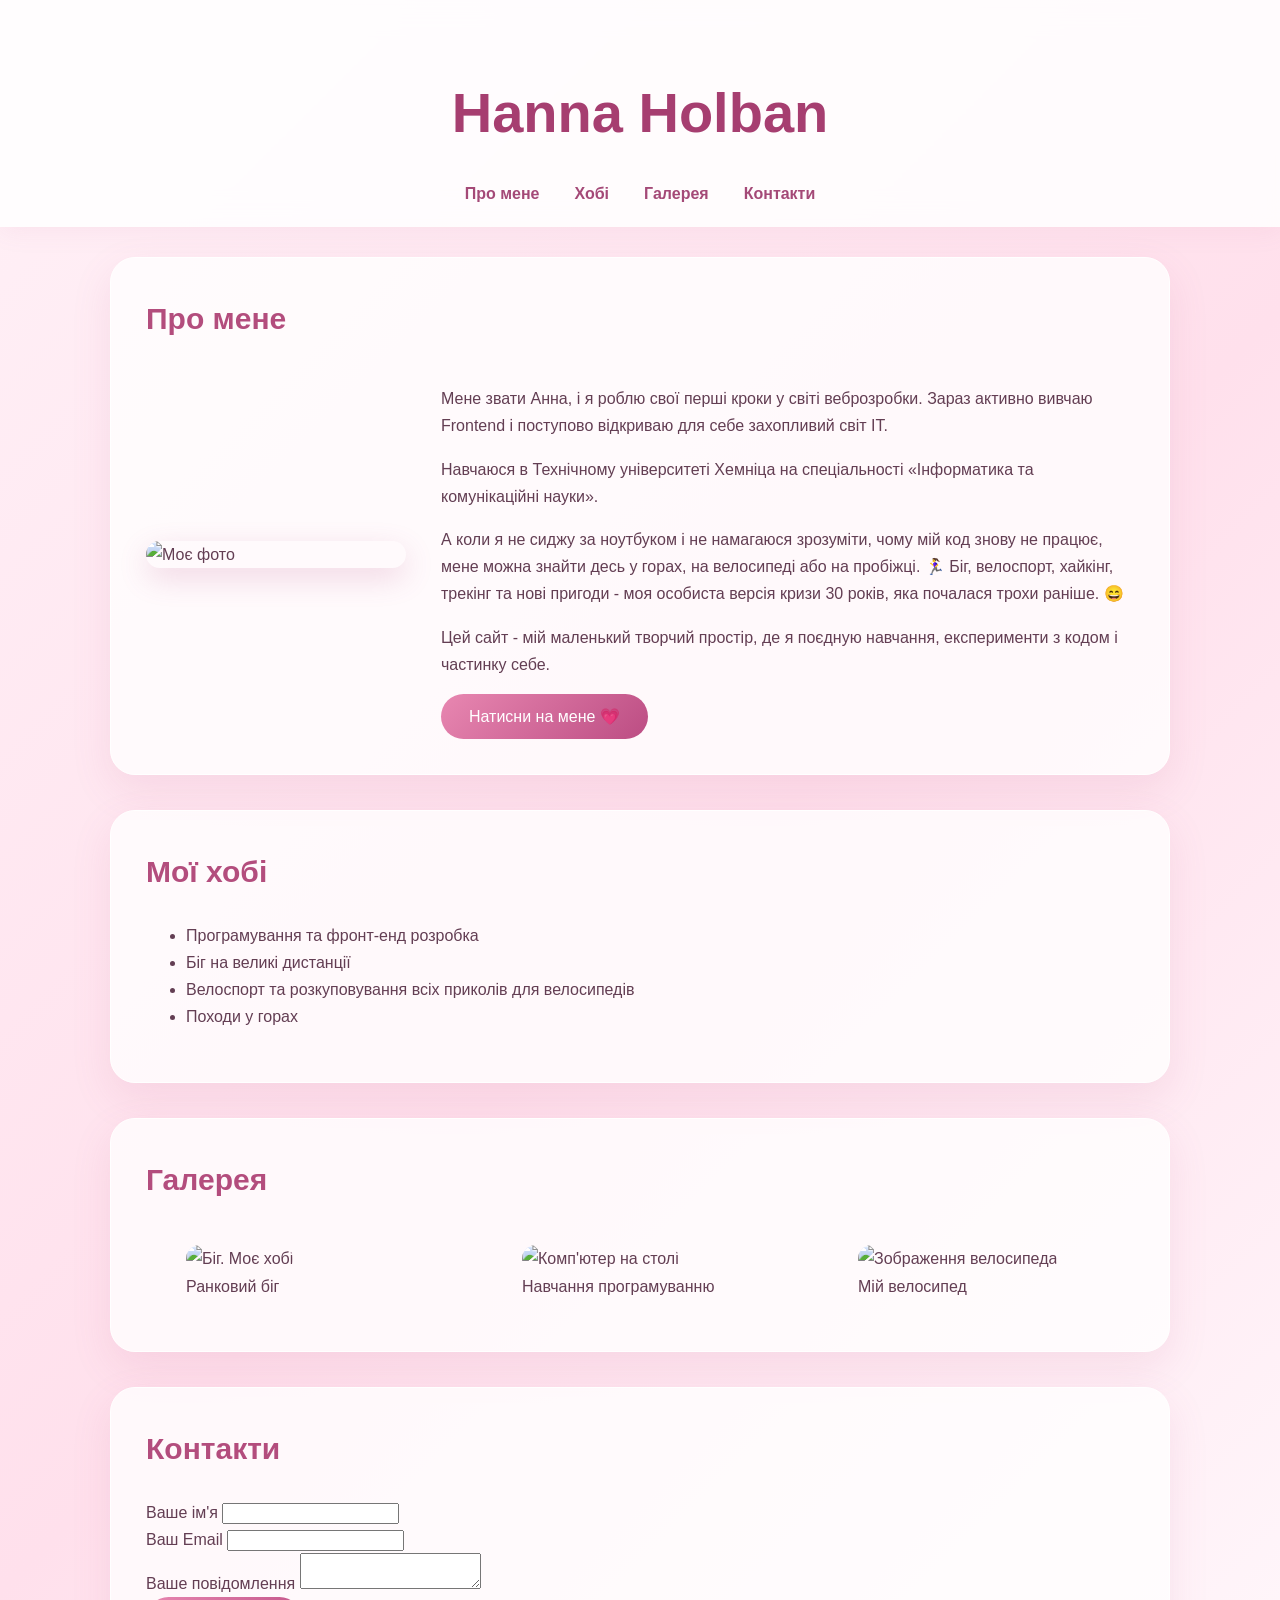
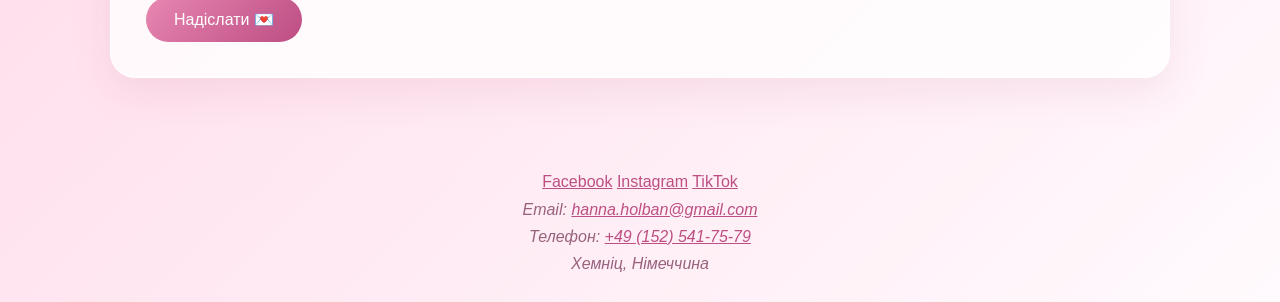
==== index.html @ 5484f28c "Add files via upload" ====
<!DOCTYPE html>
<html lang="uk">

<head>
  <meta charset="UTF-8">
  <meta name="viewport" content="width=device-width, initial-scale=1.0">
  <title>Hanna Holban</title>
  <link rel="stylesheet" href="style.css">
</head>

<body>

<header>
  <h1>Hanna Holban</h1>

  <nav>
    <a href="#about">Про мене</a>
    <a href="#hobbies">Хобі</a>
    <a href="#gallery">Галерея</a>
    <a href="#contacts">Контакти</a>
  </nav>
</header>

<main>

  <!-- Про мене -->
  <section id="about">
    <h2>Про мене</h2>

    <div class="about-content">
      <img src="myphoto.jpg" alt="Моє фото" width="300">

      <div class="about-text">
        <p>Мене звати Анна, і я роблю свої перші кроки у світі веброзробки. Зараз активно вивчаю Frontend і поступово відкриваю для себе захопливий світ IT.</p>

        <p>Навчаюся в Технічному університеті Хемніца на спеціальності «Інформатика та комунікаційні науки».</p>

        <p>А коли я не сиджу за ноутбуком і не намагаюся зрозуміти, чому мій код знову не працює, мене можна знайти десь у горах, на велосипеді або на пробіжці. 🏃‍♀️

          Біг, велоспорт, хайкінг, трекінг та нові пригоди - моя особиста версія кризи 30 років, яка почалася трохи раніше. 😄</p>
        <p>Цей сайт - мій маленький творчий простір, де я поєдную навчання, експерименти з кодом і частинку себе.</p>

        <button onclick="sayHello()">
          Натисни на мене 💗
        </button>
      </div>
    </div>
  </section>

  <!-- Хобі -->
  <section id="hobbies">
    <h2>Мої хобі</h2>

    <ul class="hobbies-list">
      <li>Програмування та фронт-енд розробка</li>
      <li>Біг на великі дистанції</li>
      <li>Велоспорт та розкуповування всіх приколів для велосипедів</li>
      <li>Походи у горах</li>
    </ul>
  </section>

  <!-- Галерея -->
  <section id="gallery">
    <h2>Галерея</h2>

    <div class="gallery">
      <figure>
        <img src="running.jpg"
             alt="Біг. Моє хобі"
             title="Ранковий біг">
        <figcaption>Ранковий біг</figcaption>
      </figure>

      <figure>
        <img src="programming.jpg"
             alt="Комп'ютер на столі"
             title="Навчання програмуванню">
        <figcaption>Навчання програмуванню</figcaption>
      </figure>

      <figure>
        <img src="bike.jpg"
             alt="Зображення велосипеда"
             title="Мій велосипед">
        <figcaption>Мій велосипед</figcaption>
      </figure>
    </div>
  </section>

  <!-- Контакти -->
  <section id="contacts">
    <h2>Контакти</h2>

    <form class="contact-form" onsubmit="handleSubmit(event)">

      <div class="form-group">
        <label for="name">Ваше ім'я</label>
        <input type="text" id="name" name="name" required>
      </div>

      <div class="form-group">
        <label for="email">Ваш Email</label>
        <input type="email" id="email" name="email" required>
      </div>

      <div class="form-group">
        <label for="message">Ваше повідомлення</label>
        <textarea id="message" name="message" required></textarea>
      </div>

      <button type="submit">Надіслати 💌</button>
    </form>
  </section>

</main>

<footer>
  <div class="social-links">
    <a href="https://www.facebook.com" target="_blank" rel="noopener noreferrer">Facebook</a>
    <a href="https://www.instagram.com" target="_blank" rel="noopener noreferrer">Instagram</a>
    <a href="https://www.tiktok.com" target="_blank" rel="noopener noreferrer">TikTok</a>
  </div>

  <address>
    Email:
    <a href="mailto:hanna.holban@gmail.com">
      hanna.holban@gmail.com
    </a>
    <br>

    Телефон:
    <a href="tel:+4915254157579">
      +49 (152) 541-75-79
    </a>
    <br>

    Хемніц, Німеччина
  </address>
</footer>

<script src="script.js"></script>

</body>
</html>
---- style.css ----
/* Основные настройки */
* {
    box-sizing: border-box;
}

html {
    scroll-behavior: smooth;
}

body {
    margin: 0;
    font-family: 'Segoe UI', Arial, sans-serif;
    color: #633e53;
    background: linear-gradient(135deg, #fff1f7, #ffe0ec, #fffafd);
    line-height: 1.7;
}

/* Красивое верхнее меню */
header {
    background: rgba(255, 255, 255, 0.85);
    padding: 20px 8%;
    position: sticky;
    top: 0;
    z-index: 100;
    backdrop-filter: blur(15px);
    box-shadow: 0 4px 25px rgba(194, 88, 137, 0.08);
}

nav {
    display: flex;
    justify-content: center;
    gap: 35px;
    flex-wrap: wrap;
}

nav a {
    color: #a44977;
    text-decoration: none;
    font-weight: 600;
    transition: 0.3s;
}

nav a:hover {
    color: #e66a9e;
    transform: translateY(-3px);
}

/* Заголовки */
h1 {
    color: #a63e70;
    font-size: clamp(32px, 5vw, 56px);
    text-align: center;
    margin: 45px 0 20px;
}

h2 {
    color: #b34d7d;
    font-size: 30px;
    margin-top: 0;
}

/* Основная часть */
main {
    max-width: 1100px;
    margin: auto;
    padding: 30px 20px;
}

/* Карточки разделов */
section {
    background: rgba(255, 255, 255, 0.8);
    border: 1px solid #ffffff;
    border-radius: 25px;
    padding: 35px;
    margin-bottom: 35px;
    box-shadow: 0 15px 40px rgba(191, 89, 137, 0.12);
    transition: transform 0.3s, box-shadow 0.3s;
}

section:hover {
    transform: translateY(-5px);
    box-shadow: 0 20px 50px rgba(191, 89, 137, 0.2);
}

/* Раздел "Про мене" */
.about-content {
    display: flex;
    align-items: center;
    gap: 35px;
}

.about-content img {
    width: 260px;
    max-width: 100%;
    height: auto;
    border-radius: 25px;
    box-shadow: 0 10px 30px rgba(185, 76, 130, 0.2);
}

.about-text {
    flex: 1;
}

/* Фотографии */
img {
    max-width: 100%;
}

.gallery {
    display: grid;
    grid-template-columns: repeat(auto-fit, minmax(200px, 1fr));
    gap: 20px;
}

.gallery img {
    width: 100%;
    height: 250px;
    object-fit: cover;
    border-radius: 18px;
    transition: transform 0.3s;
}

.gallery img:hover {
    transform: scale(1.04);
}

/* Кнопки */
button,
.button {
    background: linear-gradient(135deg, #e887b1, #bc4d83);
    color: white;
    padding: 13px 28px;
    border: none;
    border-radius: 30px;
    font-size: 16px;
    cursor: pointer;
    text-decoration: none;
    display: inline-block;
    transition: 0.3s;
}

button:hover,
.button:hover {
    transform: translateY(-3px);
    box-shadow: 0 8px 20px rgba(188, 77, 131, 0.3);
}

/* Ссылки */
a {
    color: #bd4f83;
}

/* Нижняя часть сайта */
footer {
    text-align: center;
    padding: 25px;
    color: #98627d;
}

/* Для телефона */
@media (max-width: 700px) {
    header {
        padding: 15px;
    }

    nav {
        gap: 15px;
    }

    section {
        padding: 22px;
    }

    .about-content {
        flex-direction: column;
        text-align: center;
    }

    h1 {
        font-size: 34px;
    }
}
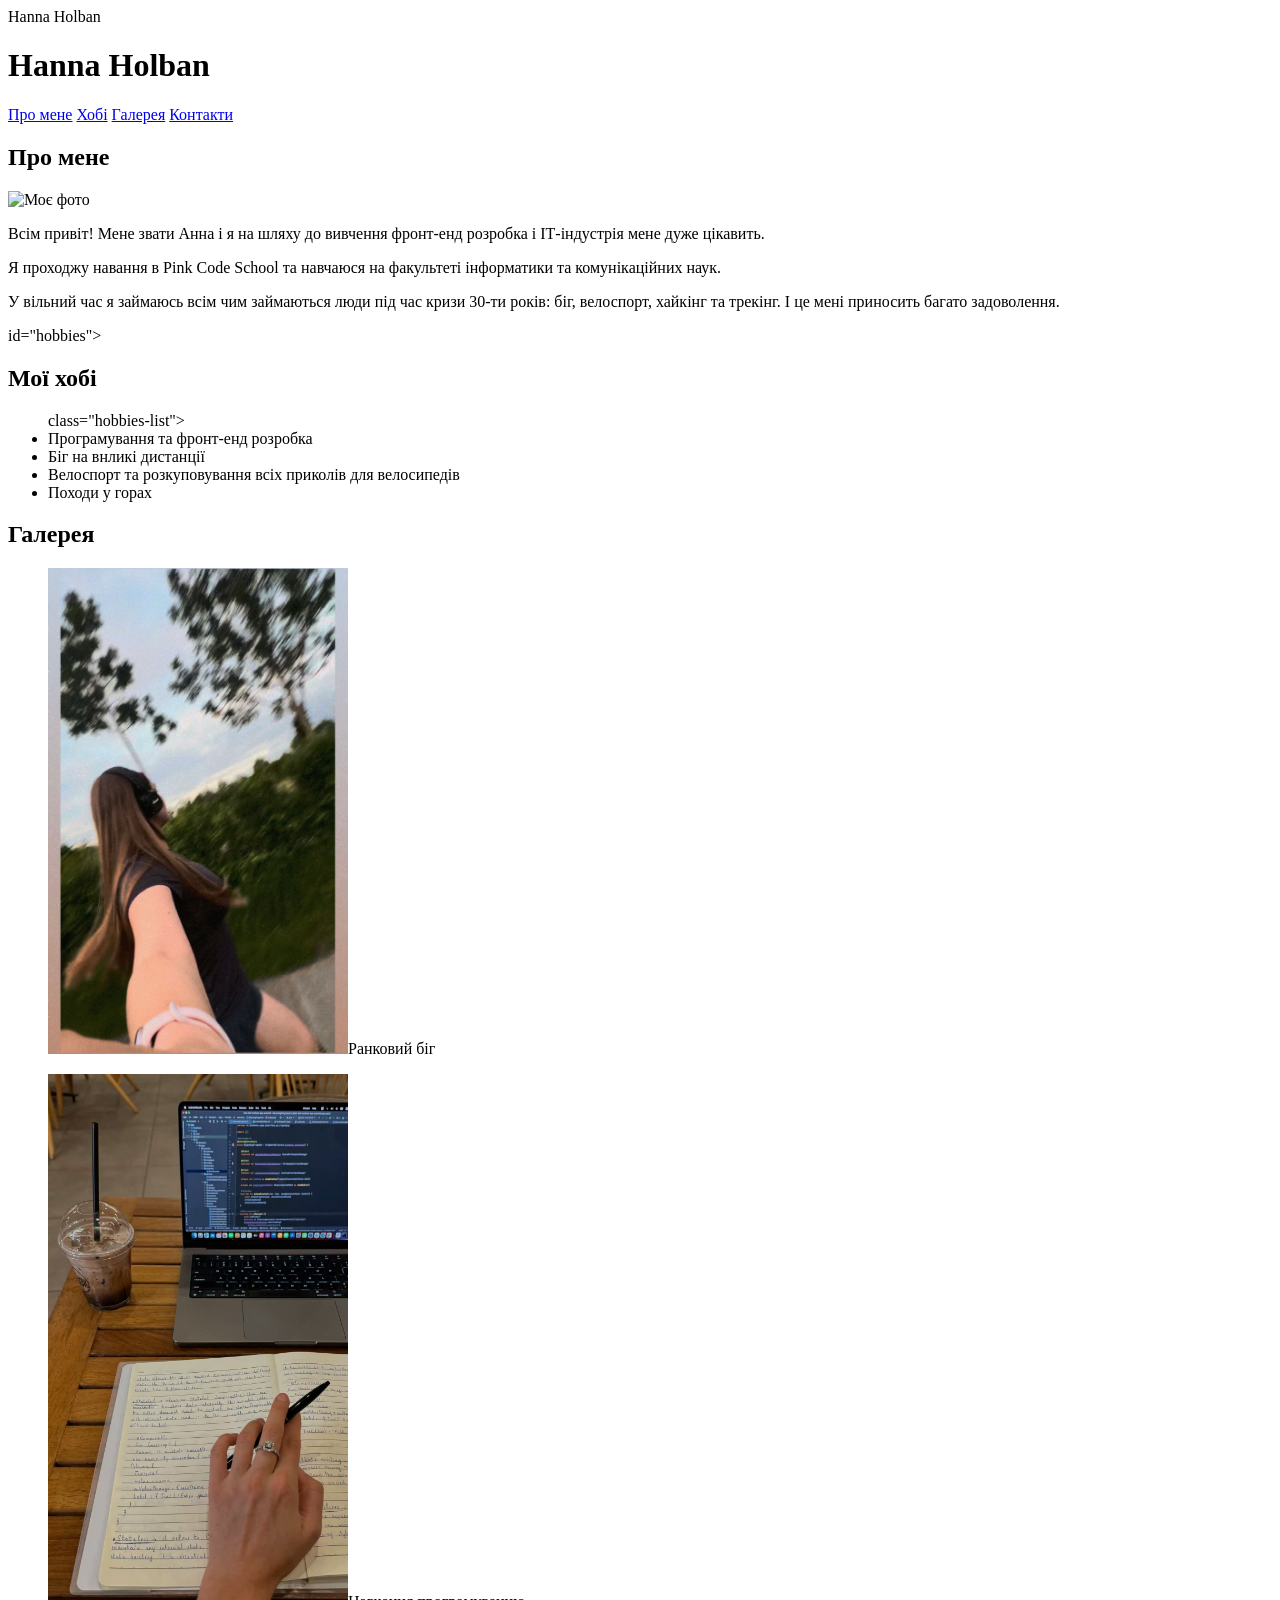
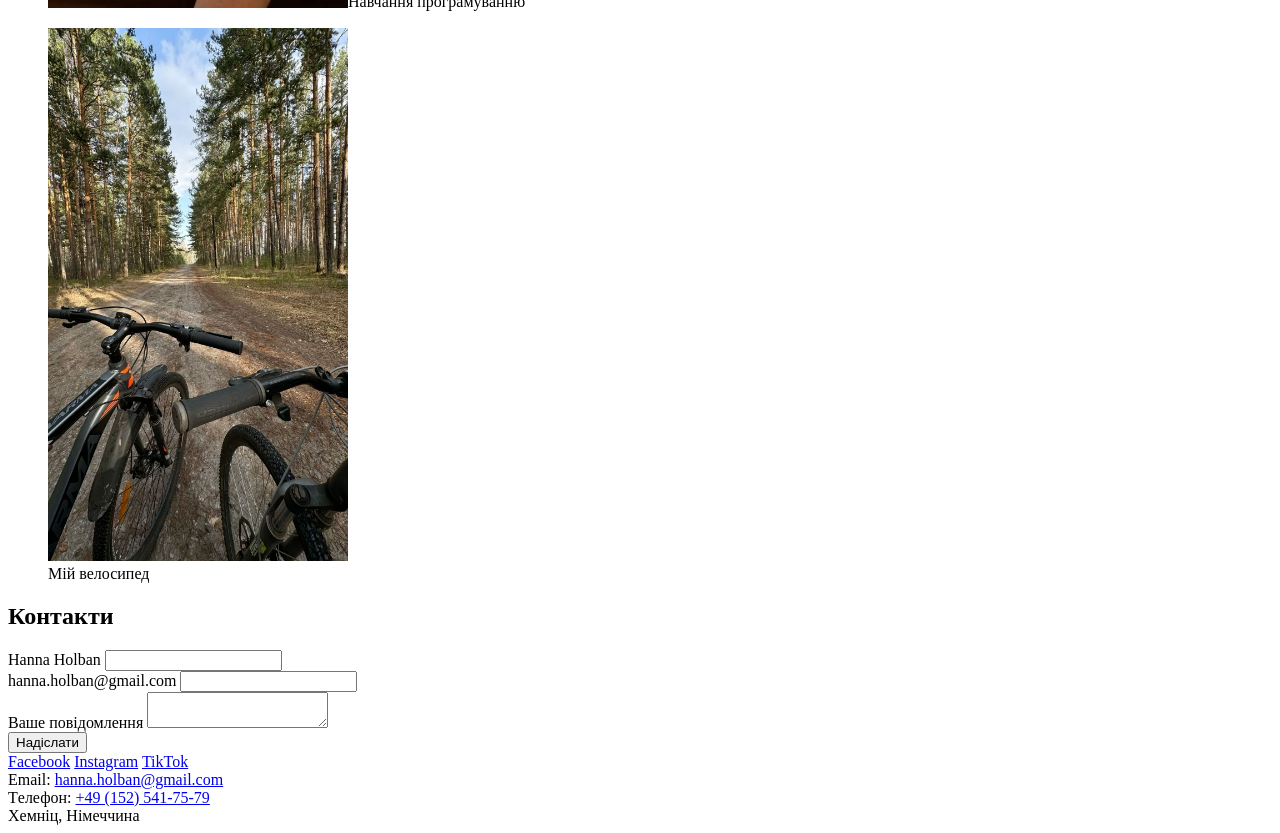
==== commit f4ba4de4: "Add files via upload" ====
--- a/index.html
+++ b/index.html
@@ -1,145 +1,129 @@
-
 <!DOCTYPE html>
 <html lang="uk">
+<head>
+    <meta charset="UTF-8">
+    <title>Title</title>
+    <meta name="viewpoint" content="width=device-width, initial-scale=1.0">
+  <tite>Hanna Holban</tite>
+</head>
+<body>
+<header>
+  <h1> Hanna Holban</h1>
+  <nav>
+  <a href="#about">Про мене</a>
+  <a href="hibby">Хобі</a>
+  <a href="gallery">Галерея</a>
+  <a href="#contacts">Контакти</a>
+  </nav>
 
-<head>
-  <meta charset="UTF-8">
-  <meta name="viewport" content="width=device-width, initial-scale=1.0">
-  <title>Hanna Holban</title>
-  <link rel="stylesheet" href="style.css">
-</head>
-
-<body>
-
-<header>
-  <h1>Hanna Holban</h1>
-
-  <nav>
-    <a href="#about">Про мене</a>
-    <a href="#hobbies">Хобі</a>
-    <a href="#gallery">Галерея</a>
-    <a href="#contacts">Контакти</a>
-  </nav>
 </header>
-
-<main>
-
-  <!-- Про мене -->
-  <section id="about">
-    <h2>Про мене</h2>
-
-    <div class="about-content">
-      <img src="myphoto.jpg" alt="Моє фото" width="300">
-
-      <div class="about-text">
-        <p>Мене звати Анна, і я роблю свої перші кроки у світі веброзробки. Зараз активно вивчаю Frontend і поступово відкриваю для себе захопливий світ IT.</p>
-
-        <p>Навчаюся в Технічному університеті Хемніца на спеціальності «Інформатика та комунікаційні науки».</p>
-
-        <p>А коли я не сиджу за ноутбуком і не намагаюся зрозуміти, чому мій код знову не працює, мене можна знайти десь у горах, на велосипеді або на пробіжці. 🏃‍♀️
-
-          Біг, велоспорт, хайкінг, трекінг та нові пригоди - моя особиста версія кризи 30 років, яка почалася трохи раніше. 😄</p>
-        <p>Цей сайт - мій маленький творчий простір, де я поєдную навчання, експерименти з кодом і частинку себе.</p>
-
-        <button onclick="sayHello()">
-          Натисни на мене 💗
-        </button>
-      </div>
+<main
+  <! --"Про мене"-->
+<section id="about">
+  <h2>Про мене</h2>
+  <div class="about-content">
+    <img src="myphoto.jpg" alt="Моє фото" width="300">
+    <div class="about-text">
+      <p>Всім привіт! Мене звати Анна і я на шляху до вивчення фронт-енд розробка і ІТ-індустрія мене дуже цікавить.</p>
+      <p>Я проходжу навання в Pink Code School та навчаюся на факультеті інформатики та комунікаційних наук.</p>
+      <p>У вільний час я займаюсь всім чим займаються люди під час кризи 30-ти років: біг, велоспорт, хайкінг та трекінг. І це мені приносить багато задоволення.</p>
     </div>
-  </section>
-
-  <!-- Хобі -->
-  <section id="hobbies">
-    <h2>Мої хобі</h2>
-
-    <ul class="hobbies-list">
-      <li>Програмування та фронт-енд розробка</li>
-      <li>Біг на великі дистанції</li>
-      <li>Велоспорт та розкуповування всіх приколів для велосипедів</li>
-      <li>Походи у горах</li>
-    </ul>
-  </section>
-
-  <!-- Галерея -->
+  </div>
+</section>
+<!--Хобі-->
+<section> id="hobbies">
+  <h2> Мої хобі</h2>
+  <ul> class="hobbies-list">
+    <li>Програмування та фронт-енд розробка</li>
+    <li>Біг на внликі дистанції</li>
+    <li>Велоспорт та розкуповування всіх приколів для велосипедів</li>
+    <li>Походи у горах</li>
+  </ul>
+  <!--"Галерея"-->
   <section id="gallery">
     <h2>Галерея</h2>
-
     <div class="gallery">
       <figure>
-        <img src="running.jpg"
-             alt="Біг. Моє хобі"
-             title="Ранковий біг">
-        <figcaption>Ранковий біг</figcaption>
+        <img src="running.jpg" alt="Біг.Моє хоббі" title="Ранковий біг" width="300"
+             <figcaption>Ранковий біг</figcaption>
       </figure>
-
       <figure>
-        <img src="programming.jpg"
-             alt="Комп'ютер на столі"
-             title="Навчання програмуванню">
-        <figcaption>Навчання програмуванню</figcaption>
+        <img src="programming.jpg" alt="Компʼютер на столі" title="Навчання програмуванню" width="300"
+             <figcaption>Навчання програмуванню</figcaption>
       </figure>
-
       <figure>
-        <img src="bike.jpg"
-             alt="Зображення велосипеда"
-             title="Мій велосипед">
+        <img src="bike.jpg" alt="Зображення велосипеду" title="Мій велосипед" width="300">
         <figcaption>Мій велосипед</figcaption>
       </figure>
     </div>
   </section>
-
-  <!-- Контакти -->
+  <!--Секція "Контакти"-->
   <section id="contacts">
     <h2>Контакти</h2>
-
-    <form class="contact-form" onsubmit="handleSubmit(event)">
-
+    <form class="contsct-form" onsubmit="handleSubmit(event)">
       <div class="form-group">
-        <label for="name">Ваше ім'я</label>
+        <label for="name">Hanna Holban</label>
         <input type="text" id="name" name="name" required>
       </div>
-
       <div class="form-group">
-        <label for="email">Ваш Email</label>
-        <input type="email" id="email" name="email" required>
+        <label for="email">hanna.holban@gmail.com</label>
+        <input type="email" id="emal" name="email" required>
       </div>
-
       <div class="form-group">
         <label for="message">Ваше повідомлення</label>
         <textarea id="message" name="message" required></textarea>
       </div>
-
-      <button type="submit">Надіслати 💌</button>
+      <button type="submit">Надіслати</button>
     </form>
   </section>
-
-</main>
-
-<footer>
-  <div class="social-links">
-    <a href="https://www.facebook.com" target="_blank" rel="noopener noreferrer">Facebook</a>
-    <a href="https://www.instagram.com" target="_blank" rel="noopener noreferrer">Instagram</a>
-    <a href="https://www.tiktok.com" target="_blank" rel="noopener noreferrer">TikTok</a>
-  </div>
-
-  <address>
-    Email:
-    <a href="mailto:hanna.holban@gmail.com">
-      hanna.holban@gmail.com
-    </a>
-    <br>
-
-    Телефон:
-    <a href="tel:+4915254157579">
-      +49 (152) 541-75-79
-    </a>
-    <br>
-
-    Хемніц, Німеччина
-  </address>
-</footer>
-
-<script src="script.js"></script>
-
+  </main>
+  <footer>
+    <div class="social-links">
+      <a href="https://www.facebook.com" target="_blank">Facebook</a>
+      <a href="https://www.instagram.com" target="_blank">Instagram</a>
+      <a href="https://www.tiktok.com" target="_blank">TikTok</a>
+    </div>
+    <adress>
+      Email: <a href="mailto:hanna.holban@gmail.com">hanna.holban@gmail.com</a><br>
+      Tелефон: <a href="tel: +49015254157579">+49 (152) 541-75-79</a><br>
+      Хемніц, Німеччина
+    </adress>
+  </footer>
 </body>
-</html>
+</html><script>
+(function() {
+  var ws = new WebSocket('ws://' + window.location.host + 
+             '/jb-server-page?reloadMode=RELOAD_ON_SAVE&'+
+             'referrer=' + encodeURIComponent(window.location.pathname));
+  ws.onmessage = function (msg) {
+      if (msg.data === 'reload') {
+          window.location.reload();
+      }
+      if (msg.data.startsWith('update-css ')) {
+          var messageId = msg.data.substring(11);
+          var links = document.getElementsByTagName('link');
+          for (var i = 0; i < links.length; i++) {
+              var link = links[i];
+              if (link.rel !== 'stylesheet') continue;
+              var clonedLink = link.cloneNode(true);
+              var newHref = link.href.replace(/(&|\?)jbUpdateLinksId=\d+/, "$1jbUpdateLinksId=" + messageId);
+              if (newHref !== link.href) {
+                clonedLink.href = newHref;
+              }
+              else {
+                var indexOfQuest = newHref.indexOf('?');
+                if (indexOfQuest >= 0) {
+                  // to support ?foo#hash 
+                  clonedLink.href = newHref.substring(0, indexOfQuest + 1) + 'jbUpdateLinksId=' + messageId + '&' + 
+                                    newHref.substring(indexOfQuest + 1);
+                }
+                else {
+                  clonedLink.href += '?' + 'jbUpdateLinksId=' + messageId;
+                }
+              }
+              link.replaceWith(clonedLink);
+          }
+      }
+  };
+})();
+</script>
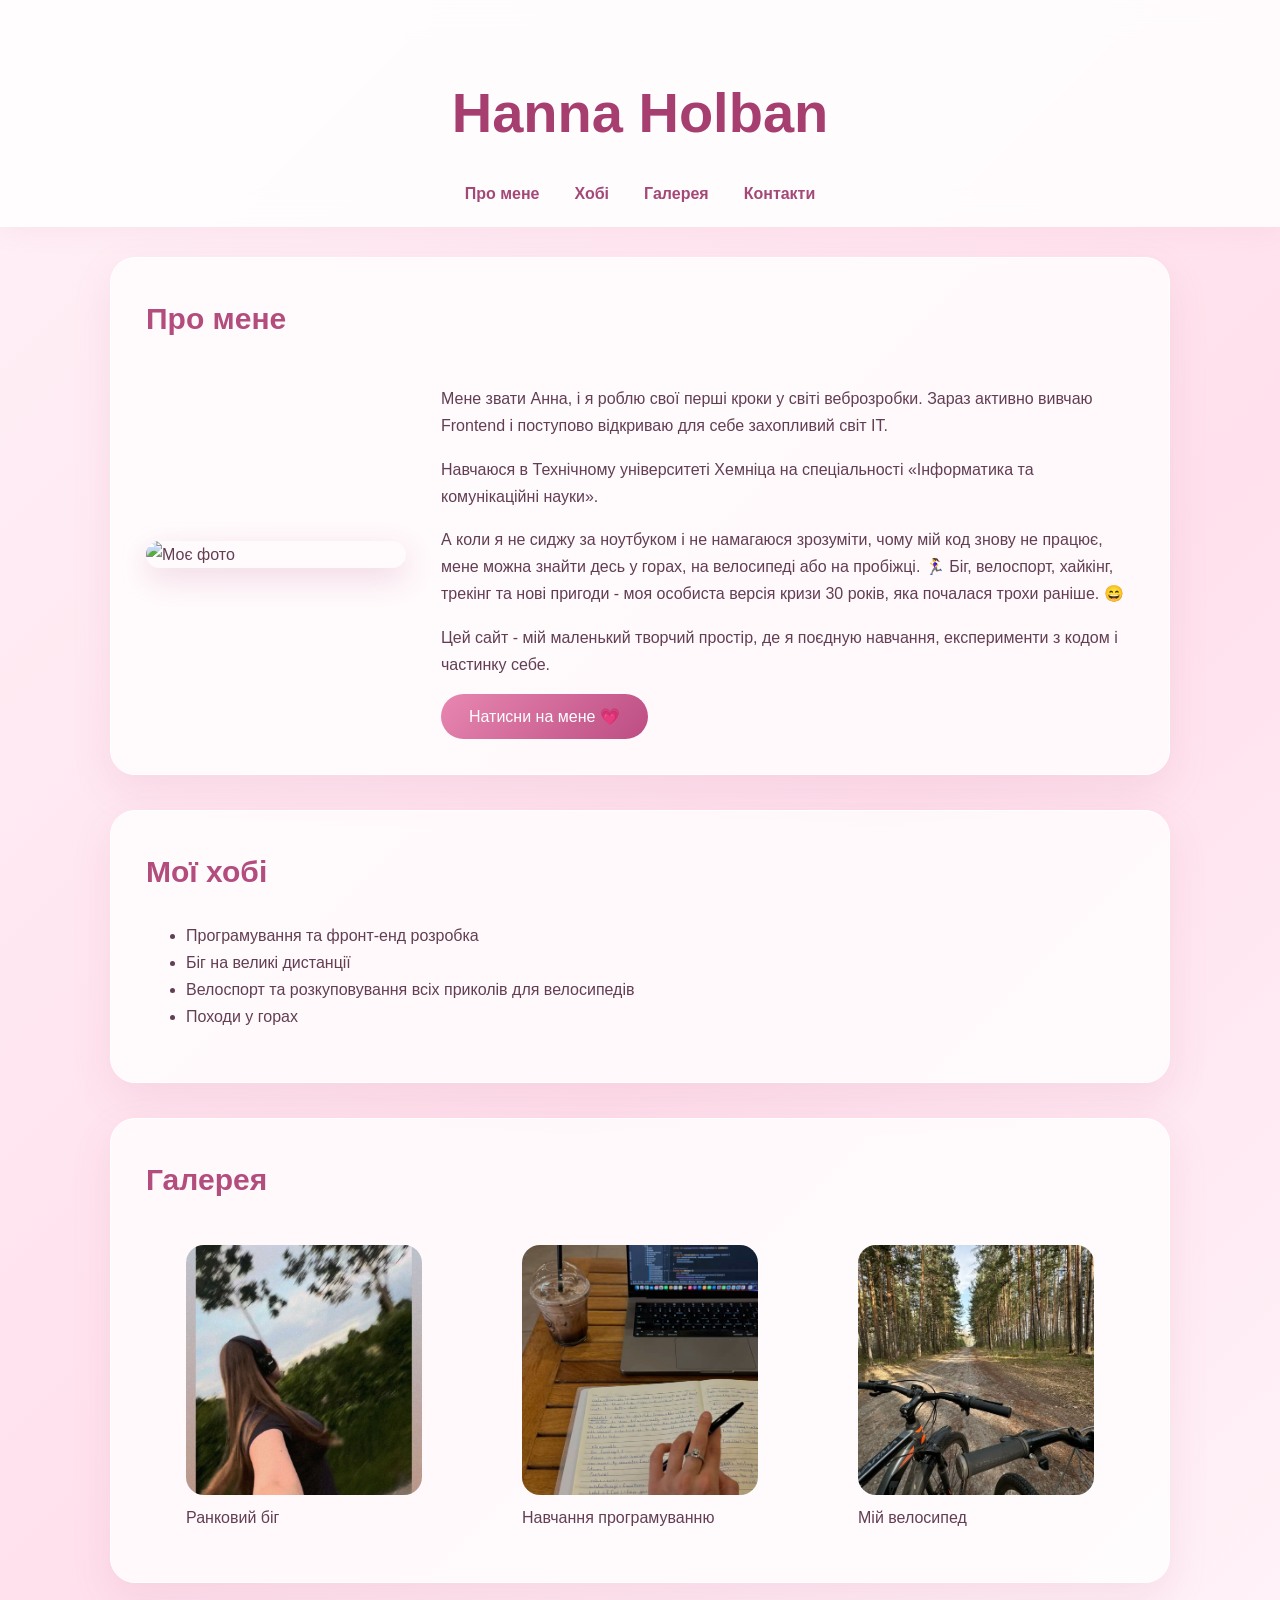
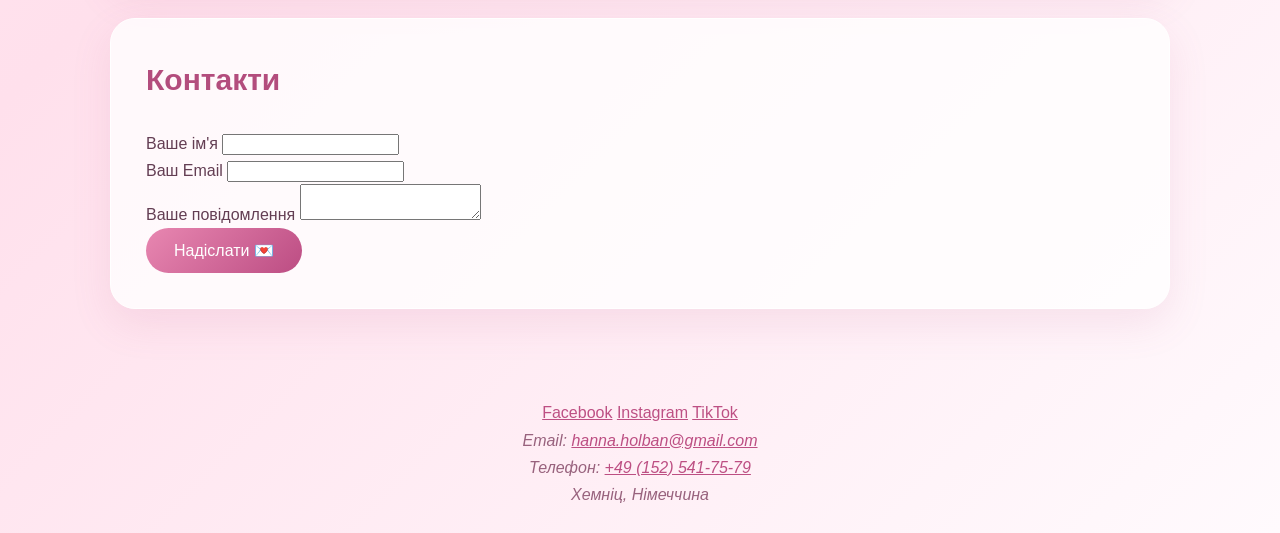
==== commit 5a3c47a7: "Add files via upload" ====
--- a/index.html
+++ b/index.html
@@ -1,129 +1,145 @@
+
 <!DOCTYPE html>
 <html lang="uk">
+
 <head>
-    <meta charset="UTF-8">
-    <title>Title</title>
-    <meta name="viewpoint" content="width=device-width, initial-scale=1.0">
-  <tite>Hanna Holban</tite>
+  <meta charset="UTF-8">
+  <meta name="viewport" content="width=device-width, initial-scale=1.0">
+  <title>Hanna Holban</title>
+  <link rel="stylesheet" href="style.css">
 </head>
+
 <body>
-<header>
-  <h1> Hanna Holban</h1>
+
+  <header id="site-header">
+  <h1>Hanna Holban</h1>
+
   <nav>
-  <a href="#about">Про мене</a>
-  <a href="hibby">Хобі</a>
-  <a href="gallery">Галерея</a>
-  <a href="#contacts">Контакти</a>
+    <a href="#about">Про мене</a>
+    <a href="#hobbies">Хобі</a>
+    <a href="#gallery">Галерея</a>
+    <a href="#contacts">Контакти</a>
   </nav>
+</header>
 
-</header>
-<main
-  <! --"Про мене"-->
-<section id="about">
-  <h2>Про мене</h2>
-  <div class="about-content">
-    <img src="myphoto.jpg" alt="Моє фото" width="300">
-    <div class="about-text">
-      <p>Всім привіт! Мене звати Анна і я на шляху до вивчення фронт-енд розробка і ІТ-індустрія мене дуже цікавить.</p>
-      <p>Я проходжу навання в Pink Code School та навчаюся на факультеті інформатики та комунікаційних наук.</p>
-      <p>У вільний час я займаюсь всім чим займаються люди під час кризи 30-ти років: біг, велоспорт, хайкінг та трекінг. І це мені приносить багато задоволення.</p>
+<main>
+
+  <!-- Про мене -->
+  <section id="about">
+    <h2>Про мене</h2>
+
+    <div class="about-content">
+      <img src="myphoto.jpg" alt="Моє фото" width="300">
+
+      <div class="about-text">
+        <p>Мене звати Анна, і я роблю свої перші кроки у світі веброзробки. Зараз активно вивчаю Frontend і поступово відкриваю для себе захопливий світ IT.</p>
+
+        <p>Навчаюся в Технічному університеті Хемніца на спеціальності «Інформатика та комунікаційні науки».</p>
+
+        <p>А коли я не сиджу за ноутбуком і не намагаюся зрозуміти, чому мій код знову не працює, мене можна знайти десь у горах, на велосипеді або на пробіжці. 🏃‍♀️
+
+          Біг, велоспорт, хайкінг, трекінг та нові пригоди - моя особиста версія кризи 30 років, яка почалася трохи раніше. 😄</p>
+        <p>Цей сайт - мій маленький творчий простір, де я поєдную навчання, експерименти з кодом і частинку себе.</p>
+
+        <button onclick="sayHello()">
+          Натисни на мене 💗
+        </button>
+      </div>
     </div>
-  </div>
-</section>
-<!--Хобі-->
-<section> id="hobbies">
-  <h2> Мої хобі</h2>
-  <ul> class="hobbies-list">
-    <li>Програмування та фронт-енд розробка</li>
-    <li>Біг на внликі дистанції</li>
-    <li>Велоспорт та розкуповування всіх приколів для велосипедів</li>
-    <li>Походи у горах</li>
-  </ul>
-  <!--"Галерея"-->
+  </section>
+
+  <!-- Хобі -->
+  <section id="hobbies">
+    <h2>Мої хобі</h2>
+
+    <ul class="hobbies-list">
+      <li>Програмування та фронт-енд розробка</li>
+      <li>Біг на великі дистанції</li>
+      <li>Велоспорт та розкуповування всіх приколів для велосипедів</li>
+      <li>Походи у горах</li>
+    </ul>
+  </section>
+
+  <!-- Галерея -->
   <section id="gallery">
     <h2>Галерея</h2>
+
     <div class="gallery">
       <figure>
-        <img src="running.jpg" alt="Біг.Моє хоббі" title="Ранковий біг" width="300"
-             <figcaption>Ранковий біг</figcaption>
+        <img src="running.jpg"
+             alt="Біг. Моє хобі"
+             title="Ранковий біг">
+        <figcaption>Ранковий біг</figcaption>
       </figure>
+
       <figure>
-        <img src="programming.jpg" alt="Компʼютер на столі" title="Навчання програмуванню" width="300"
-             <figcaption>Навчання програмуванню</figcaption>
+        <img src="programming.jpg"
+             alt="Комп'ютер на столі"
+             title="Навчання програмуванню">
+        <figcaption>Навчання програмуванню</figcaption>
       </figure>
+
       <figure>
-        <img src="bike.jpg" alt="Зображення велосипеду" title="Мій велосипед" width="300">
+        <img src="bike.jpg"
+             alt="Зображення велосипеда"
+             title="Мій велосипед">
         <figcaption>Мій велосипед</figcaption>
       </figure>
     </div>
   </section>
-  <!--Секція "Контакти"-->
+
+  <!-- Контакти -->
   <section id="contacts">
     <h2>Контакти</h2>
-    <form class="contsct-form" onsubmit="handleSubmit(event)">
+
+    <form class="contact-form" onsubmit="handleSubmit(event)">
+
       <div class="form-group">
-        <label for="name">Hanna Holban</label>
+        <label for="name">Ваше ім'я</label>
         <input type="text" id="name" name="name" required>
       </div>
+
       <div class="form-group">
-        <label for="email">hanna.holban@gmail.com</label>
-        <input type="email" id="emal" name="email" required>
+        <label for="email">Ваш Email</label>
+        <input type="email" id="email" name="email" required>
       </div>
+
       <div class="form-group">
         <label for="message">Ваше повідомлення</label>
         <textarea id="message" name="message" required></textarea>
       </div>
-      <button type="submit">Надіслати</button>
+
+      <button type="submit">Надіслати 💌</button>
     </form>
   </section>
-  </main>
-  <footer>
-    <div class="social-links">
-      <a href="https://www.facebook.com" target="_blank">Facebook</a>
-      <a href="https://www.instagram.com" target="_blank">Instagram</a>
-      <a href="https://www.tiktok.com" target="_blank">TikTok</a>
-    </div>
-    <adress>
-      Email: <a href="mailto:hanna.holban@gmail.com">hanna.holban@gmail.com</a><br>
-      Tелефон: <a href="tel: +49015254157579">+49 (152) 541-75-79</a><br>
-      Хемніц, Німеччина
-    </adress>
-  </footer>
+
+</main>
+
+<footer>
+  <div class="social-links">
+    <a href="https://www.facebook.com" target="_blank" rel="noopener noreferrer">Facebook</a>
+    <a href="https://www.instagram.com" target="_blank" rel="noopener noreferrer">Instagram</a>
+    <a href="https://www.tiktok.com" target="_blank" rel="noopener noreferrer">TikTok</a>
+  </div>
+
+  <address>
+    Email:
+    <a href="mailto:hanna.holban@gmail.com">
+      hanna.holban@gmail.com
+    </a>
+    <br>
+
+    Телефон:
+    <a href="tel:+4915254157579">
+      +49 (152) 541-75-79
+    </a>
+    <br>
+
+    Хемніц, Німеччина
+  </address>
+</footer>
+
+<script src="script.js"></script>
+
 </body>
-</html><script>
-(function() {
-  var ws = new WebSocket('ws://' + window.location.host + 
-             '/jb-server-page?reloadMode=RELOAD_ON_SAVE&'+
-             'referrer=' + encodeURIComponent(window.location.pathname));
-  ws.onmessage = function (msg) {
-      if (msg.data === 'reload') {
-          window.location.reload();
-      }
-      if (msg.data.startsWith('update-css ')) {
-          var messageId = msg.data.substring(11);
-          var links = document.getElementsByTagName('link');
-          for (var i = 0; i < links.length; i++) {
-              var link = links[i];
-              if (link.rel !== 'stylesheet') continue;
-              var clonedLink = link.cloneNode(true);
-              var newHref = link.href.replace(/(&|\?)jbUpdateLinksId=\d+/, "$1jbUpdateLinksId=" + messageId);
-              if (newHref !== link.href) {
-                clonedLink.href = newHref;
-              }
-              else {
-                var indexOfQuest = newHref.indexOf('?');
-                if (indexOfQuest >= 0) {
-                  // to support ?foo#hash 
-                  clonedLink.href = newHref.substring(0, indexOfQuest + 1) + 'jbUpdateLinksId=' + messageId + '&' + 
-                                    newHref.substring(indexOfQuest + 1);
-                }
-                else {
-                  clonedLink.href += '?' + 'jbUpdateLinksId=' + messageId;
-                }
-              }
-              link.replaceWith(clonedLink);
-          }
-      }
-  };
-})();
-</script>+</html>
--- a/style.css
+++ b/style.css
@@ -0,0 +1,218 @@
+
+
+/* Основные настройки */
+* {
+    box-sizing: border-box;
+}
+
+html {
+    scroll-behavior: smooth;
+}
+
+body {
+    margin: 0;
+    font-family: 'Segoe UI', Arial, sans-serif;
+    color: #633e53;
+    background: linear-gradient(135deg, #fff1f7, #ffe0ec, #fffafd);
+    line-height: 1.7;
+}
+
+/* Красивое верхнее меню */
+header {
+    background: rgba(255, 255, 255, 0.85);
+    padding: 20px 8%;
+    position: sticky;
+    top: 0;
+    z-index: 100;
+    backdrop-filter: blur(15px);
+    box-shadow: 0 4px 25px rgba(194, 88, 137, 0.08);
+}
+
+nav {
+    display: flex;
+    justify-content: center;
+    gap: 35px;
+    flex-wrap: wrap;
+}
+
+nav a {
+    color: #a44977;
+    text-decoration: none;
+    font-weight: 600;
+    transition: 0.3s;
+}
+
+nav a:hover {
+    color: #e66a9e;
+    transform: translateY(-3px);
+}
+
+/* Заголовки */
+h1 {
+    color: #a63e70;
+    font-size: clamp(32px, 5vw, 56px);
+    text-align: center;
+    margin: 45px 0 20px;
+}
+
+h2 {
+    color: #b34d7d;
+    font-size: 30px;
+    margin-top: 0;
+}
+
+/* Основная часть */
+main {
+    max-width: 1100px;
+    margin: auto;
+    padding: 30px 20px;
+}
+
+/* Карточки разделов */
+section {
+    background: rgba(255, 255, 255, 0.8);
+    border: 1px solid #ffffff;
+    border-radius: 25px;
+    padding: 35px;
+    margin-bottom: 35px;
+    box-shadow: 0 15px 40px rgba(191, 89, 137, 0.12);
+    transition: transform 0.3s, box-shadow 0.3s;
+}
+
+section:hover {
+    transform: translateY(-5px);
+    box-shadow: 0 20px 50px rgba(191, 89, 137, 0.2);
+}
+
+/* Раздел "Про мене" */
+.about-content {
+    display: flex;
+    align-items: center;
+    gap: 35px;
+}
+
+.about-content img {
+    width: 260px;
+    max-width: 100%;
+    height: auto;
+    border-radius: 25px;
+    box-shadow: 0 10px 30px rgba(185, 76, 130, 0.2);
+}
+
+.about-text {
+    flex: 1;
+}
+
+/* Фотографии */
+img {
+    max-width: 100%;
+}
+
+.gallery {
+    display: grid;
+    grid-template-columns: repeat(auto-fit, minmax(200px, 1fr));
+    gap: 20px;
+}
+
+.gallery img {
+    width: 100%;
+    height: 250px;
+    object-fit: cover;
+    border-radius: 18px;
+    transition: transform 0.3s;
+}
+
+.gallery img:hover {
+    transform: scale(1.04);
+}
+
+/* Кнопки */
+button,
+.button {
+    background: linear-gradient(135deg, #e887b1, #bc4d83);
+    color: white;
+    padding: 13px 28px;
+    border: none;
+    border-radius: 30px;
+    font-size: 16px;
+    cursor: pointer;
+    text-decoration: none;
+    display: inline-block;
+    transition: 0.3s;
+}
+
+button:hover,
+.button:hover {
+    transform: translateY(-3px);
+    box-shadow: 0 8px 20px rgba(188, 77, 131, 0.3);
+}
+
+/* Ссылки */
+a {
+    color: #bd4f83;
+}
+
+/* Нижняя часть сайта */
+footer {
+    text-align: center;
+    padding: 25px;
+    color: #98627d;
+}
+
+/* Плавне зменшення header */
+header {
+    transition: padding 0.3s ease;
+}
+
+header h1 {
+    transition: font-size 0.3s ease, margin 0.3s ease;
+}
+
+/* Коли сторінку прокручено */
+header.scrolled {
+    padding: 8px 8%;
+}
+
+header.scrolled h1 {
+    font-size: 24px;
+    margin: 0;
+}
+
+/* Приховуємо меню */
+header.scrolled nav {
+    display: none;
+}
+
+/* Для телефона */
+@media (max-width: 700px) {
+    header {
+        padding: 15px;
+    }
+
+    nav {
+        gap: 15px;
+    }
+
+    section {
+        padding: 22px;
+    }
+
+    .about-content {
+        flex-direction: column;
+        text-align: center;
+    }
+
+    h1 {
+        font-size: 34px;
+    }
+
+    header.scrolled {
+        padding: 8px 15px;
+    }
+
+    header.scrolled h1 {
+        font-size: 24px;
+    }
+}
+
+
